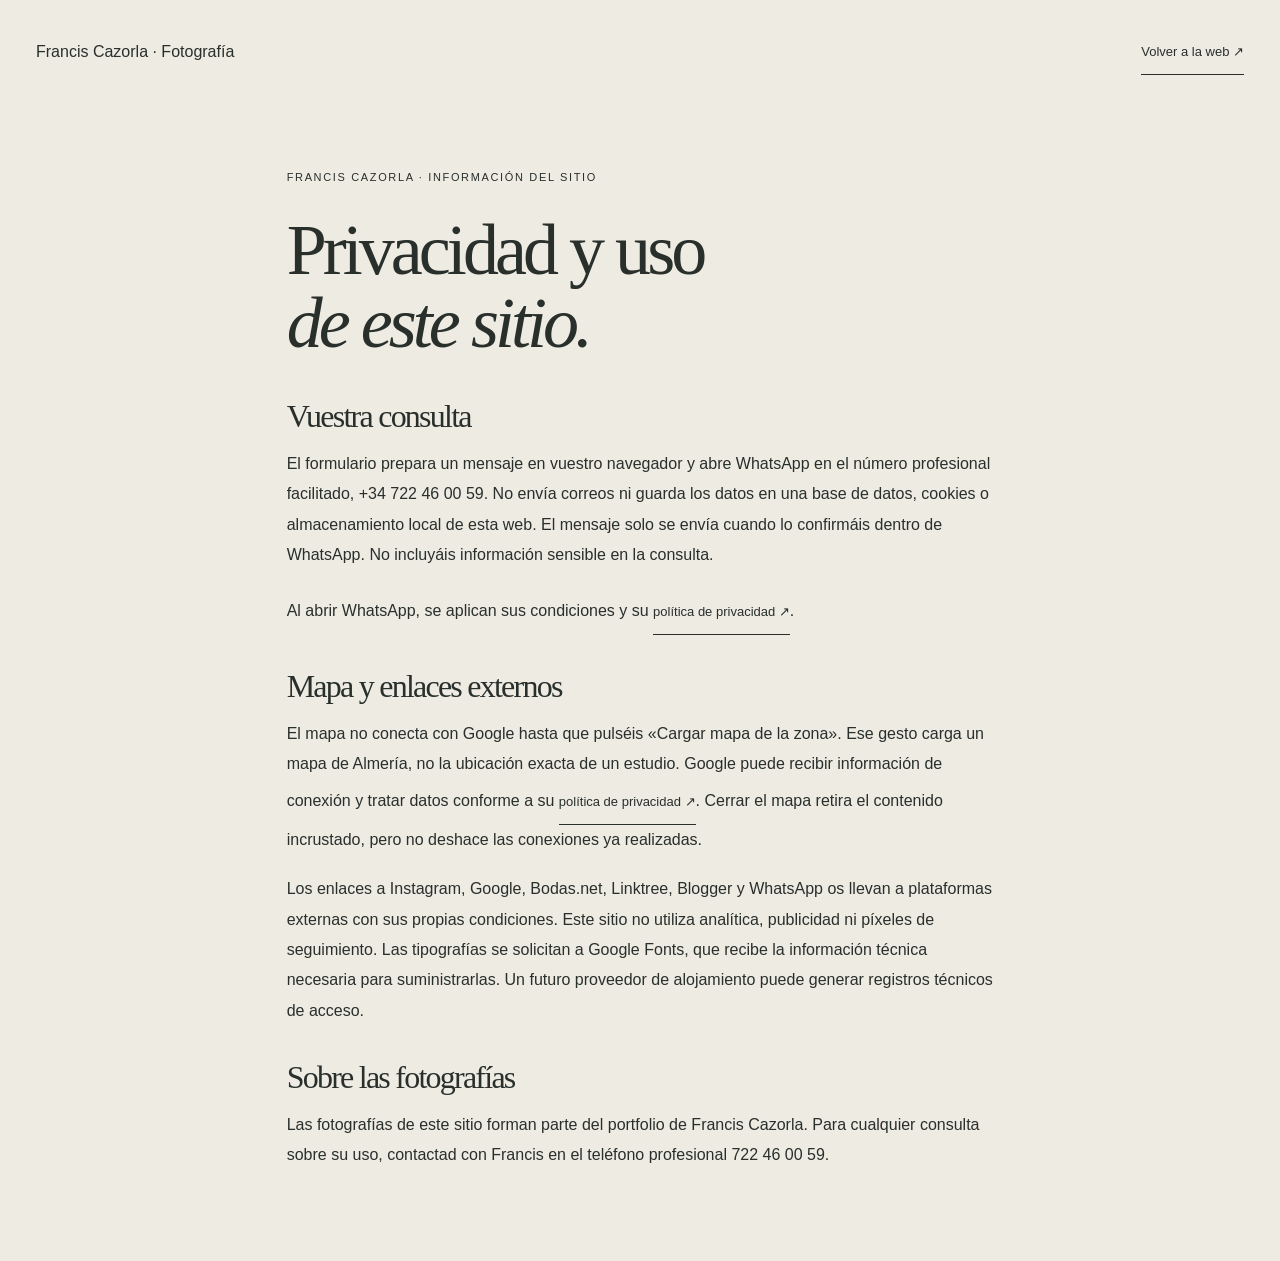
==== privacidad.html @ 9065c6ca "Crear versión 2 independiente de Francis Cazorla" ====
<!doctype html><html lang="es"><head><meta charset="utf-8"><meta name="viewport" content="width=device-width,initial-scale=1"><meta name="robots" content="noindex,nofollow,noarchive"><title>Privacidad · Francis Cazorla</title><link rel="icon" href="assets/favicon.svg" type="image/svg+xml"><link rel="stylesheet" href="css/style.css"></head><body><header class="site-header"><a class="brand" href="index.html">Francis Cazorla · Fotografía</a><a class="text-link" href="index.html">Volver a la web ↗</a></header><main class="section-wrap" style="max-width:850px;padding-top:65px;padding-bottom:90px"><p class="eyebrow">FRANCIS CAZORLA · INFORMACIÓN DEL SITIO</p><h1 style="font-size:clamp(42px,7vw,72px);margin:28px 0 40px">Privacidad y uso<br><em>de este sitio.</em></h1><div style="font-size:16px;line-height:1.9"><h2 style="font-size:32px;margin:35px 0 16px">Vuestra consulta</h2><p>El formulario prepara un mensaje en vuestro navegador y abre WhatsApp en el número profesional facilitado, +34 722 46 00 59. No envía correos ni guarda los datos en una base de datos, cookies o almacenamiento local de esta web. El mensaje solo se envía cuando lo confirmáis dentro de WhatsApp. No incluyáis información sensible en la consulta.</p><p>Al abrir WhatsApp, se aplican sus condiciones y su <a class="text-link" href="https://www.whatsapp.com/legal/privacy-policy" target="_blank" rel="noopener noreferrer">política de privacidad ↗</a>.</p><h2 style="font-size:32px;margin:35px 0 16px">Mapa y enlaces externos</h2><p>El mapa no conecta con Google hasta que pulséis «Cargar mapa de la zona». Ese gesto carga un mapa de Almería, no la ubicación exacta de un estudio. Google puede recibir información de conexión y tratar datos conforme a su <a class="text-link" href="https://policies.google.com/privacy?hl=es" target="_blank" rel="noopener noreferrer">política de privacidad ↗</a>. Cerrar el mapa retira el contenido incrustado, pero no deshace las conexiones ya realizadas.</p><p>Los enlaces a Instagram, Google, Bodas.net, Linktree, Blogger y WhatsApp os llevan a plataformas externas con sus propias condiciones. Este sitio no utiliza analítica, publicidad ni píxeles de seguimiento. Las tipografías se solicitan a Google Fonts, que recibe la información técnica necesaria para suministrarlas. Un futuro proveedor de alojamiento puede generar registros técnicos de acceso.</p><h2 style="font-size:32px;margin:35px 0 16px">Sobre las fotografías</h2><p>Las fotografías de este sitio forman parte del portfolio de Francis Cazorla. Para cualquier consulta sobre su uso, contactad con Francis en el teléfono profesional <a href="tel:+34722460059">722 46 00 59</a>.</p></div></main></body></html>
---- css/style.css ----
/* Francis Cazorla — Diario visual mediterráneo. Diseño original de la versión B. */
:root{--paper:#eeebe3;--paper-light:#f6f4ee;--ink:#292f2b;--muted:#62665e;--olive:#72745a;--line:#c9c9bc;--dark:#252d29;--serif:'Iowan Old Style','Baskerville','Palatino Linotype','Book Antiqua',Georgia,serif;--sans:'Helvetica Neue',Helvetica,Arial,sans-serif;--gutter:22px;--header-h:82px;--ease:cubic-bezier(.22,1,.36,1)}
*,*::before,*::after{box-sizing:border-box}html{scroll-behavior:smooth;scroll-padding-top:100px}body{margin:0;background:var(--paper);color:var(--ink);font-family:var(--sans);font-size:16px;line-height:1.65;-webkit-font-smoothing:antialiased}body.dialog-open{overflow:hidden}::selection{background:#bfc3a4;color:#17211c}a{color:inherit;text-decoration:none}button,input,select,textarea{font:inherit;color:inherit}button{cursor:pointer}button,a{-webkit-tap-highlight-color:transparent}button{border:0;border-radius:0}a:focus-visible,button:focus-visible,input:focus-visible,select:focus-visible,textarea:focus-visible,summary:focus-visible{outline:2px solid #9b5b36;outline-offset:5px}button:disabled{cursor:default}img{display:block;max-width:100%;height:auto}figure,p,h1,h2,h3{margin:0}h1,h2,h3{font-family:var(--serif);font-weight:400}h1,h2{letter-spacing:-.055em;line-height:1.02}em{font-weight:400}p+p{margin-top:1.15em}a,button,summary{touch-action:manipulation}[hidden]{display:none!important}.skip-link{position:fixed;left:20px;top:10px;transform:translateY(-150%);z-index:100;padding:12px 20px;background:var(--paper);color:var(--ink)}.skip-link:focus{transform:translateY(0)}.section-wrap{padding-left:var(--gutter);padding-right:var(--gutter);max-width:1800px;margin-inline:auto}.eyebrow{font-size:10px;font-weight:500;letter-spacing:.15em;line-height:1.5}.section-line{display:flex;align-items:center;justify-content:space-between;gap:20px;padding-top:22px;border-top:1px solid var(--line);margin-bottom:52px}.section-line>.eyebrow:last-child{display:none}.text-link{display:inline-flex;align-items:center;justify-content:space-between;gap:40px;min-height:46px;border-bottom:1px solid var(--ink);font-size:13px;font-weight:500;line-height:1.5;padding-block:10px}.text-link>span{font-size:23px;line-height:1;transition:transform .35s var(--ease)}.text-link:hover>span{transform:translate(3px,-3px)}.text-link.light{border-color:#fff9;color:#fff}.button{display:flex;align-items:center;justify-content:space-between;gap:35px;min-height:58px;background:var(--ink);color:var(--paper-light);padding:16px 23px;font-size:13px;transition:background .25s,transform .25s}.button>span{font-size:24px;line-height:1}.button:hover{background:#475344}.ornament{display:block;font-family:Georgia,serif;font-size:55px;font-weight:400;line-height:1;color:var(--olive)}
/* Navigation */
.site-header{height:var(--header-h);display:flex;align-items:center;justify-content:space-between;gap:15px;padding:12px var(--gutter);position:relative;z-index:25;background:var(--paper)}.brand{display:inline-flex;align-items:center;gap:12px;flex-shrink:0}.brand-seal{display:flex;position:relative;width:44px;height:44px;border:1px solid #8c9285;border-radius:50%;align-items:center;justify-content:center;font:italic 31px/1 var(--serif);letter-spacing:-.09em;padding-right:3px}.brand-seal>span{position:absolute;right:-4px;bottom:-3px;background:var(--paper);font:15px/1 Georgia,serif}.brand-wordmark{font:22px/1.1 var(--serif);letter-spacing:-.05em}.brand-wordmark small{display:block;font:8px/1.5 var(--sans);letter-spacing:.18em;margin-top:7px}.menu-toggle{display:none;align-items:center;gap:12px;min-width:66px;min-height:44px;background:transparent;padding:0;font-size:11px}.menu-toggle i{width:21px;height:9px;border-block:1px solid currentColor;position:relative;transition:transform .3s}.menu-open .menu-toggle i{transform:rotate(-45deg);height:1px;border-bottom:0}.menu-open .menu-toggle i::after{content:'';position:absolute;inset:0;border-top:1px solid;transform:rotate(90deg)}.navigation{display:flex;gap:26px;align-items:center}.navigation a{font-size:12px;min-height:44px;display:flex;align-items:center;gap:22px}.navigation a::after{content:'';display:block;position:absolute;height:1px;bottom:0;left:0;right:0;transform:scaleX(0);transform-origin:left;transition:transform .3s}.nav-contact{border:1px solid #747c6c;padding:8px 20px}.navigation a:hover{color:#626f4f}.nav-contact:hover{background:#dde0d0}
/* Hero — a landscape, a voice, room to breathe. */
.hero{height:calc(100svh - var(--header-h));min-height:640px;max-height:1200px;position:relative;color:white;isolation:isolate;overflow:hidden;margin:0 10px}.hero-photo,.hero-shade{position:absolute;inset:0;z-index:-2}.hero-photo img{height:100%;width:100%;object-fit:cover;object-position:65% center;transform:scale(1.015);animation:hero-camera 2.4s var(--ease) both}.hero-shade{z-index:-1;background:linear-gradient(180deg,#10191440 0%,#10191400 30%,#111d14b3 100%),linear-gradient(90deg,#1117118c 0%,transparent 95%)}.hero-copy{position:absolute;top:9%;left:var(--gutter);right:var(--gutter)}.hero-kicker{display:flex;align-items:center;gap:10px;letter-spacing:.12em;font-size:9px;margin-bottom:24px}.tiny-star{font:24px/1 Georgia,serif}.hero h1{font-size:clamp(45px,9.6vw,90px);letter-spacing:-.055em;line-height:1.08;text-shadow:0 2px 25px #0002}.hero h1 em{color:#f5f0dd}.hero-description{font-size:13px;line-height:1.65;margin-top:24px;text-shadow:0 1px 8px #0005}.hero .text-link{margin-top:12px;min-width:210px;font-size:12px}.hero-bottom{position:absolute;left:var(--gutter);right:var(--gutter);bottom:26px;display:flex;align-items:end;justify-content:space-between;gap:20px;font-size:8px;line-height:1.8;letter-spacing:.12em}.hero-bottom>span:first-child{max-width:120px}.hero-bottom b{display:none}.hero-location,.hero-side{display:none}.scroll-cue{display:flex;align-items:center;gap:15px;font-size:8px;letter-spacing:.12em;min-height:44px}.scroll-cue i{width:42px;height:42px;border:1px solid #fff6;border-radius:50%;display:grid;place-items:center;font:19px var(--sans);transition:background .3s}.scroll-cue:hover i{background:#fff2}.hero-copy>*{animation:hero-enter 1.3s var(--ease) both}.hero-copy>h1{animation-delay:.1s}.hero-copy>.hero-description{animation-delay:.2s}.hero-copy>.text-link{animation-delay:.3s}@keyframes hero-enter{from{opacity:0;transform:translateY(20px)}to{opacity:1;transform:translateY(0)}}@keyframes hero-camera{from{transform:scale(1.08)}to{transform:scale(1.015)}}
/* Introduction */
.intro{padding-top:70px;padding-bottom:70px;position:relative}.intro-layout{display:grid;gap:40px}.intro-heading .ornament{margin-bottom:28px}.intro h2{font-size:clamp(54px,11vw,100px)}.large-copy{font:25px/1.35 var(--serif);letter-spacing:-.025em}.intro-note{display:flex;gap:20px;margin-top:30px}.mini-rule{height:1px;width:34px;flex-shrink:0;background:var(--olive);margin-top:12px}.intro-note h3{font:500 13px/1.5 var(--sans);margin-bottom:14px}.intro-note p{font-size:14px;line-height:1.85;color:var(--muted)}.intro-note .text-link{margin-top:20px}.intro-image{margin-top:55px}.intro-image img{width:100%;aspect-ratio:1.28;object-fit:cover;object-position:50% 40%}.intro-image figcaption{display:flex;justify-content:space-between;gap:15px;font-size:8px;letter-spacing:.1em;line-height:1.6;margin-top:15px}.intro-image figcaption>span:last-child{display:none}.intro-footnote{font:25px/1.35 var(--serif);letter-spacing:-.025em;margin-top:32px;text-align:right}.intro-footnote em{color:var(--olive)}
/* Storytelling: a vertical image wipe on desktop, three paced chapters on mobile. */
.story{background:var(--dark);color:var(--paper-light)}.story-stage{position:relative}.story-heading{padding:45px var(--gutter) 32px}.story-heading h2{font-size:46px;margin-top:20px}.story-frame{position:relative;isolation:isolate;overflow:hidden;min-height:530px;height:80svh;max-height:850px}.story-frame::after{content:'';position:absolute;inset:0;z-index:-1;background:linear-gradient(180deg,#08110d0d 20%,#0b170fc9 100%)}.story-frame img{height:100%;width:100%;position:absolute;inset:0;object-fit:cover;z-index:-2}.story-frame[data-chapter="0"] img{object-position:61% center}.story-frame[data-chapter="1"] img{object-position:48% center}.story-frame[data-chapter="2"] img{object-position:60% center}.story-frame figcaption{position:absolute;bottom:40px;left:var(--gutter);right:var(--gutter)}.story-frame figcaption>span{font-size:10px;letter-spacing:.16em}.story-frame h3{font-size:49px;line-height:1.02;letter-spacing:-.045em;margin:18px 0}.story-frame p{font-size:13px}.story-timeline{display:none}
/* Portfolio: alternating spreads instead of a card wall. */
.portfolio{padding-top:74px;padding-bottom:70px}.portfolio-header{display:grid;gap:25px}.portfolio h2{font-size:56px}.portfolio-aside>p{font-size:14px;line-height:1.8;color:var(--muted)}.portfolio-aside>.eyebrow{display:block;margin-top:24px;font-size:8px}.portfolio-tools{display:flex;gap:15px;justify-content:space-between;align-items:center;flex-wrap:wrap;border-bottom:1px solid var(--line);margin:35px 0 32px;padding-bottom:10px}.filters{display:flex;gap:3px}.filters button{position:relative;min-height:44px;padding:9px 13px;background:transparent;font-size:12px;color:var(--muted);border-radius:25px}.filters button:first-child{margin-left:-13px}.filters button[aria-pressed="true"]{color:var(--ink)}.filters button[aria-pressed="true"]::after{content:'';position:absolute;width:4px;height:4px;background:var(--olive);border-radius:50%;left:calc(50% - 2px);bottom:4px}.filters button:hover{background:#dcded0}.portfolio-status{font-size:10px;color:var(--muted)}.portfolio-grid{display:grid;gap:35px}.portfolio-item>a,.session-images a{display:block;position:relative;overflow:hidden;isolation:isolate}.portfolio-item img{width:100%;height:100%;object-fit:cover;transition:transform 1.2s var(--ease)}.portfolio-item>a{aspect-ratio:1.45}.portfolio-item.item-2,.portfolio-item.item-5{width:76%;justify-self:end}.portfolio-item.item-2>a,.portfolio-item.item-5>a{aspect-ratio:2/3}.portfolio-item.item-4{width:90%}.portfolio-item.item-7{width:87%;justify-self:end}.portfolio-item.item-8{width:82%}.portfolio-item figcaption{display:flex;justify-content:space-between;gap:10px;margin-top:12px;font-size:9px;letter-spacing:.09em;line-height:1.5}.image-open{position:absolute;right:13px;bottom:13px;display:grid;place-items:center;width:37px;height:37px;border-radius:50%;background:var(--paper);color:var(--ink);font-size:22px;z-index:2;transition:transform .4s var(--ease),background .3s}.photo-title{position:absolute;inset:auto 0 0;padding:60px 60px 24px 22px;background:linear-gradient(transparent,#0b180ca6);color:var(--paper-light);font:italic 26px/1.1 var(--serif);opacity:0;transform:translateY(8px);transition:opacity .4s,transform .4s}.portfolio-item a:hover img{transform:scale(1.035)}.portfolio-item a:hover .photo-title,.portfolio-item a:focus-visible .photo-title{opacity:1;transform:translateY(0)}.portfolio-item a:hover .image-open{transform:rotate(45deg)}.portfolio-end{display:flex;flex-direction:column;align-items:flex-start;gap:20px;margin-top:50px;padding-top:25px;border-top:1px solid var(--line)}.portfolio-end .eyebrow{font-size:8px}
/* Before & after */
.sessions{background:#e2e3d8;padding-top:62px;padding-bottom:70px}.session-top{display:grid;gap:35px}.session-top .eyebrow{margin-bottom:28px}.sessions h2{font-size:62px}.session-copy{max-width:430px}.session-copy>.large-copy{margin-bottom:24px}.session-copy>p:not(.large-copy){font-size:14px;color:#555d52;line-height:1.85}.session-copy>.text-link{margin-top:20px}.session-images{display:grid;gap:30px;margin-top:50px}.session-images img{width:100%;height:100%;object-fit:cover;transition:transform 1s var(--ease)}.session-images a:hover img{transform:scale(1.035)}.session-landscape a{aspect-ratio:1.3}.session-portrait{width:65%;justify-self:end}.session-portrait a{aspect-ratio:2/3}.session-images figcaption{font-size:8px;letter-spacing:.12em;margin-top:12px}
/* Experience */
.experience{padding-top:70px;padding-bottom:70px}.experience-layout{display:grid;gap:42px}.experience-heading h2{font-size:63px}.experience-heading>p{font-size:14px;color:var(--muted);max-width:340px;line-height:1.85;margin-top:27px}.experience-heading>.text-link{margin-top:20px}.experience-steps article{display:flex;gap:24px;border-top:1px solid var(--line);padding:29px 0}.experience-steps article:last-child{padding-bottom:0}.step-number{color:var(--olive);font:italic 22px/1.5 var(--serif)}.experience-steps h3{font-size:26px;letter-spacing:-.025em;line-height:1.2;margin-bottom:15px}.experience-steps p{font-size:14px;line-height:1.85;color:var(--muted)}.service-details{margin-top:55px;border-bottom:1px solid var(--line)}.service-details details{border-top:1px solid var(--line)}.service-details summary{list-style:none;display:flex;align-items:center;justify-content:space-between;gap:25px;cursor:pointer;padding:23px 0;min-height:68px;font:21px/1.3 var(--serif);letter-spacing:-.015em}.service-details summary::-webkit-details-marker{display:none}.service-details summary>span{font:22px var(--sans);transition:transform .3s}.service-details details[open] summary>span{transform:rotate(45deg)}.service-details details>div{padding:0 35px 28px 0;max-width:700px;font-size:14px;color:var(--muted)}
/* Interlude, one image with a simulated slow camera */
.album{position:relative;isolation:isolate;overflow:hidden;min-height:620px;height:90svh;max-height:1000px;color:var(--paper-light)}.album-photo{position:absolute;inset:-5% 0;z-index:-2}.album-photo img{width:100%;height:100%;object-fit:cover;object-position:80% center}.album::after{content:'';position:absolute;inset:0;z-index:-1;background:linear-gradient(90deg,#14221bbe,#14221b08),linear-gradient(0deg,#0b180e70,transparent 60%)}.album-copy{position:absolute;left:var(--gutter);right:var(--gutter);top:16%}.album-copy>.eyebrow{font-size:9px;max-width:200px}.album h2{font-size:60px;margin:30px 0}.album .text-link{font-size:12px}.album-signature{font:italic 28px var(--serif);position:absolute;bottom:40px;right:var(--gutter);letter-spacing:-.04em}
/* Reviews, no invented stars or unverified quotations. */
.reviews{text-align:center;padding-top:70px;padding-bottom:75px}.reviews .ornament{margin-bottom:28px}.reviews h2{font-size:38px;letter-spacing:-.04em;line-height:1.16;margin:30px 0}.reviews-intro{font-size:14px;color:var(--muted);line-height:1.8}.review-links{display:grid;margin-top:45px;border-top:1px solid var(--line)}.review-links>a{text-align:left;display:grid;grid-template-columns:1fr 30px;padding:25px 5px;align-items:center;border-bottom:1px solid var(--line);gap:5px 20px;transition:background .3s}.review-source{font:28px/1.3 var(--serif);letter-spacing:-.04em}.review-links>a>span:nth-child(2){font-size:12px;color:var(--muted);grid-row:2}.review-links b{font-size:23px;grid-column:2;grid-row:1/3;font-weight:400}.review-links>a:hover{background:#e4e4d9}
/* Map is illustrated until explicitly loaded. */
.location{border-top:1px solid var(--line);display:grid;gap:38px;padding-top:60px;padding-bottom:70px}.location h2{font-size:49px;margin:26px 0}.location-copy>p:not(.eyebrow){font-size:14px;line-height:1.85;color:var(--muted);max-width:400px}.location .text-link{margin-top:20px}.location .directions{margin-left:15px;gap:20px}.location-copy>small{display:block;max-width:350px;font-size:11px;color:var(--muted);margin-top:15px}.map-card{position:relative;min-height:430px;isolation:isolate;overflow:hidden;background:#d9dfd0;display:flex;align-items:end}.map-art{position:absolute;inset:0;overflow:hidden;z-index:-1}.map-coast{position:absolute;inset:34% -25% -30% 20%;background:#b7c6bd;transform:rotate(-35deg);border-radius:44% 44% 0 0}.map-road{position:absolute;height:5px;left:-10%;right:-10%;top:15%;background:#f0f0e7;border:1px solid #d0d4c8;transform:rotate(-25deg)}.road-two{transform:rotate(36deg);top:25%}.road-three{transform:rotate(-12deg);top:5%;height:2px}.map-city{position:absolute;top:24%;left:39%;font-size:9px;letter-spacing:.18em}.map-sea{position:absolute;top:43%;right:7%;font:italic 9px var(--serif);color:#4d625a;transform:rotate(-35deg)}.map-dot{position:absolute;left:47%;top:20%;width:6px;height:6px;border-radius:50%;background:#445745;box-shadow:0 0 0 8px #56664d20}.map-intro{width:100%;padding:26px;background:linear-gradient(0deg,#e8ebdff5 75%,#e8ebdf00)}.map-intro h3{font-size:42px;letter-spacing:-.035em;margin:6px 0 20px}.map-intro .eyebrow{font-size:8px}.map-intro .button{width:100%;font-size:12px}.map-intro p{font-size:10px;color:#4c584c;margin-top:16px;line-height:1.7}.map-card iframe{position:absolute;inset:0;width:100%;height:100%;border:0;background:var(--paper)}.map-close{position:absolute;right:10px;top:10px;z-index:1;padding:12px 16px;background:var(--paper);color:var(--ink);min-height:44px;font-size:11px;box-shadow:0 2px 10px #0002}
/* Contact */
.contact{background:#dfe1d3;padding-top:45px;padding-bottom:65px}.contact .section-line{border-color:#b7beac}.contact .section-line>.eyebrow:last-child{display:block;font-size:10px;letter-spacing:.07em;min-height:44px;padding-block:14px}.contact-layout{display:grid;gap:45px}.contact h2{font-size:57px}.contact-copy>p{font-size:14px;line-height:1.9;color:#535d50;margin-top:27px}.contact-copy .text-link{font-size:11px;margin-top:20px;gap:15px}.contact-flower{display:none}.form-grid{display:grid;gap:24px}.field{display:flex;flex-direction:column;gap:10px;min-width:0}.field label{font-size:11px;font-weight:500}.field label>.optional{font-weight:400;color:#5c6656}.field input,.field select,.field textarea{background:transparent;border:0;border-bottom:1px solid #939d87;border-radius:0;min-height:44px;padding:10px 0;font-size:14px;width:100%;max-width:100%;outline-offset:3px;transition:border-color .25s}.field input::placeholder,.field textarea::placeholder{color:#636d5d;opacity:1}.field input[type="date"]{min-width:0;-webkit-appearance:none}.field textarea{resize:vertical;min-height:100px}.field input:focus,.field select:focus,.field textarea:focus{border-color:#243020}.field input[aria-invalid="true"]{border-color:#a13324}.field-error{font-size:11px;color:#942b20}.field-error:empty{display:none}.contact-submit{width:100%;margin-top:28px}.form-note{font-size:11px;line-height:1.8;color:#535f4d;margin-top:18px;max-width:500px}#form-status{font-size:12px;line-height:1.6;margin-top:15px}#form-status:empty{display:none}
/* Footer */
.footer{background:var(--dark);color:var(--paper);padding-top:45px;padding-bottom:100px}.footer-top{display:flex;flex-direction:column;gap:30px}.footer-brand{font:37px/1.2 var(--serif);letter-spacing:-.045em}.footer-brand>span{display:block;font:8px/1.8 var(--sans);letter-spacing:.16em;margin-top:11px}.footer-top nav{display:grid;grid-template-columns:1fr 1fr;gap:0 20px;font-size:11px}.footer nav a{display:flex;align-items:center;min-height:44px}.footer a:hover{color:#c7cdb7}.footer-bottom{display:flex;flex-direction:column;align-items:flex-start;gap:16px;border-top:1px solid #71796c;margin-top:35px;padding-top:25px;font-size:9px;line-height:1.9;color:#c7cdbd}.footer-bottom>p+p{margin:0}.footer-bottom a{min-height:44px;display:flex;align-items:center}.mobile-contact{display:flex;align-items:center;justify-content:space-between;gap:25px;background:var(--ink);color:var(--paper-light);position:fixed;z-index:20;bottom:12px;left:14px;right:14px;box-shadow:0 3px 18px #1113;padding:14px 20px;min-height:52px;font-size:12px;transition:opacity .2s,transform .3s}.mobile-contact b{font-size:22px;font-weight:400;line-height:1}.contact-visible .mobile-contact,.dialog-open .mobile-contact,.menu-open .mobile-contact{opacity:0;pointer-events:none;transform:translateY(20px)}
/* Native dialog: keyboard, Escape, touch swipes and original-size photography. */
.lightbox{border:0;padding:18px;background:#17211d;color:var(--paper-light);width:calc(100% - 20px);max-width:1500px;height:90svh;max-height:1100px;overflow:hidden}.lightbox::backdrop{background:#101712ed;backdrop-filter:blur(5px)}.lightbox[open]{display:flex;flex-direction:column}.lightbox-toolbar,.lightbox-bottom{display:flex;align-items:center;justify-content:space-between;gap:15px;font-size:9px;letter-spacing:.09em}.lightbox-toolbar{min-height:45px}.lightbox-toolbar button{display:flex;align-items:center;gap:15px;background:transparent;color:inherit;padding:10px;min-height:44px;font-size:12px}.lightbox-toolbar button span{font-size:28px;line-height:1}.lightbox-stage{min-height:0;flex:1;position:relative;display:flex;align-items:center;justify-content:center;padding:0 0 50px}.lightbox-stage>img{width:100%;height:100%;object-fit:contain}.lightbox-stage>button{position:absolute;bottom:0;width:44px;height:44px;display:grid;place-items:center;color:var(--paper-light);background:#ffffff12;border:1px solid #ffffff30;font-size:22px;z-index:2}.lightbox-stage>button:hover{background:#ffffff30}#lightbox-prev{left:0}#lightbox-next{right:0}.lightbox-bottom{min-height:45px;letter-spacing:0;font-size:11px}.lightbox-bottom>p{font-family:var(--serif);font-style:italic;font-size:16px}.lightbox-bottom>span{white-space:nowrap}
/* Reveal only when observers are available; reading order never changes. */
.reveals-on [data-reveal]{transition:opacity 1s var(--ease),transform 1.2s var(--ease)}.reveals-on [data-reveal].awaiting{opacity:0;transform:translateY(28px)}.reveals-on [data-reveal].revealed{opacity:1;transform:translateY(0)}
@media(max-width:899px){.site-header{height:auto;min-height:var(--header-h);flex-wrap:wrap}.navigation{width:100%;flex-wrap:wrap;gap:0 16px}.navigation a{font-size:11px}.js .site-header{height:var(--header-h);flex-wrap:nowrap}.js .menu-toggle{display:flex}.js .navigation{display:none;position:absolute;left:0;right:0;top:100%;padding:20px var(--gutter) 28px;background:var(--paper);box-shadow:0 20px 20px #14211818}.js .menu-open .navigation{display:flex;flex-direction:column;align-items:stretch;gap:0}.js .navigation a{min-height:53px;font:25px/1.3 var(--serif);letter-spacing:-.025em;border-bottom:1px solid var(--line);justify-content:space-between}.js .navigation .nav-contact{border:1px solid #747c6c;font:14px var(--sans);padding:12px 18px;margin-top:15px}}
@media(min-width:600px){:root{--gutter:36px;--header-h:96px}.eyebrow{font-size:11px}.hero{min-height:700px}.hero-copy{top:13%}.hero h1{font-size:clamp(68px,9.6vw,130px)}.hero-description{font-size:15px}.hero-kicker{font-size:10px}.hero-bottom>span:first-child{max-width:none}.hero-bottom b{display:inline;margin-inline:10px}.hero-location{display:block}.hero-bottom{font-size:8px}.hero-bottom .scroll-cue>span{display:none}.section-line>.eyebrow:last-child{display:block}.intro-image{width:80%}.intro-footnote{font-size:32px}.portfolio-grid{grid-template-columns:repeat(12,minmax(0,1fr));gap:55px 25px;align-items:start}.portfolio-item.item-1{grid-column:1/9}.portfolio-item.item-2{grid-column:10/13;margin-top:95px}.portfolio-item.item-3{grid-column:5/13}.portfolio-item.item-4{grid-column:1/8}.portfolio-item.item-5{grid-column:9/13;margin-top:90px}.portfolio-item.item-6{grid-column:3/12}.portfolio-item.item-7{grid-column:1/7}.portfolio-item.item-8{grid-column:8/13;margin-top:110px}.portfolio-item.item-2,.portfolio-item.item-4,.portfolio-item.item-5,.portfolio-item.item-7,.portfolio-item.item-8{width:100%}.portfolio-item.item-1>a,.portfolio-item.item-3>a,.portfolio-item.item-4>a,.portfolio-item.item-6>a{aspect-ratio:1.5}.portfolio-item.item-7>a{aspect-ratio:1.25}.portfolio-item.item-8>a{aspect-ratio:1.2}.portfolio-end{flex-direction:row;justify-content:space-between;align-items:center}.session-images{grid-template-columns:8fr 3fr;gap:26px;align-items:start}.session-landscape a{aspect-ratio:1.4}.session-portrait{margin-top:130px;width:100%}.session-portrait a{aspect-ratio:2/3}.review-links{grid-template-columns:1fr 1fr;gap:40px}.review-links>a{padding-block:30px}.review-links>a:nth-child(2){border-left:1px solid var(--line);padding-left:30px}.form-grid{grid-template-columns:1fr 1fr;gap:26px 30px}.field.full{grid-column:1/-1}.footer-top nav{grid-template-columns:1fr 1fr;gap:0 45px}.lightbox{padding:25px}.lightbox-stage{padding:0 50px}.lightbox-stage>button{bottom:calc(50% - 22px)}}
@media(min-width:900px){:root{--gutter:clamp(45px,5.6vw,110px);--header-h:104px}.site-header{padding-inline:36px}.brand-wordmark{font-size:28px}.brand-wordmark small{font-size:8px}.brand-seal{width:49px;height:49px;font-size:35px}.navigation{gap:30px}.navigation a{font-size:11px}.nav-contact{min-width:128px;justify-content:space-between}.hero{margin:0 16px;min-height:630px;height:calc(100svh - var(--header-h) - 16px);max-height:1100px}.hero-photo img{object-position:center 53%}.hero-shade{background:linear-gradient(90deg,#101a1482 0%,#101a141a 65%),linear-gradient(0deg,#0a160bb3 0%,#111b1000 45%)}.hero-copy{top:18%;left:calc(var(--gutter) - 16px);right:auto}.hero h1{font-size:clamp(77px,7.4vw,146px)}.hero-kicker{font-size:10px;letter-spacing:.18em;margin-bottom:32px}.hero-description{margin-top:30px;font-size:14px}.hero .text-link{margin-top:20px;min-width:225px}.hero-bottom{left:calc(var(--gutter) - 16px);right:calc(var(--gutter) - 16px);bottom:31px;font-size:9px;align-items:center}.hero-bottom .scroll-cue>span{display:block}.scroll-cue{font-size:8px;gap:20px}.hero-location{font-size:8px}.hero-side{display:block;position:absolute;right:20px;top:42%;writing-mode:vertical-rl;font-size:8px;letter-spacing:.18em}.intro{padding-top:100px;padding-bottom:105px}.section-line{margin-bottom:65px}.section-line .eyebrow{font-size:9px}.intro-layout{grid-template-columns:1fr 1fr;gap:10%}.intro h2{font-size:clamp(67px,7.4vw,116px)}.intro-heading{position:relative;padding-top:25px}.intro-heading .ornament{position:absolute;top:0;right:25px;font-size:45px}.intro-right{padding-top:45px;max-width:450px}.large-copy{font-size:32px}.intro-note{margin-top:40px;gap:24px}.intro-note p{font-size:13px}.intro-note h3{font-size:12px}.intro-image{width:57%;margin-top:70px}.intro-image img{aspect-ratio:1.5}.intro-image figcaption{font-size:8px}.intro-image figcaption>span:last-child{display:block}.intro-footnote{position:absolute;right:var(--gutter);bottom:190px;font-size:clamp(24px,2.5vw,40px);width:33%;text-align:left;max-width:510px}.intro-footnote::before{content:'↘';display:block;font:28px/1 var(--sans);margin-bottom:45px;color:var(--olive)}
 .motion .story{height:310svh}.motion .story-stage{position:sticky;top:0;height:100svh;overflow:hidden;isolation:isolate}.motion .story-heading{position:absolute;left:var(--gutter);top:50px;z-index:5;padding:0;pointer-events:none}.motion .story-heading>.eyebrow{font-size:9px}.motion .story-heading h2{font-size:43px;line-height:1.05;margin-top:18px;text-shadow:0 2px 18px #0008}.motion .story-frame{position:absolute;inset:0;height:100%;min-height:0;max-height:none}.motion .story-frame[data-chapter="0"]{z-index:1}.motion .story-frame[data-chapter="1"]{z-index:2;clip-path:inset(var(--wipe-two,100%) 0 0 0)}.motion .story-frame[data-chapter="2"]{z-index:3;clip-path:inset(var(--wipe-three,100%) 0 0 0)}.motion .story-frame::after{background:linear-gradient(180deg,#0a150e91 0%,#10181000 35%,#07160db3 100%)}.motion .story-frame img{object-position:50% center}.motion .story-frame[data-chapter="0"] img{object-position:60% center}.motion .story-frame figcaption{left:auto;right:var(--gutter);bottom:120px;min-width:350px;max-width:45%}.motion .story-frame h3{font-size:clamp(58px,6.3vw,100px)}.motion .story-frame p{font-size:14px}.motion .story-frame figcaption>span{font-size:9px}.motion .story-timeline{display:flex;position:absolute;left:var(--gutter);right:var(--gutter);bottom:35px;gap:30px;align-items:center;z-index:5;font-size:9px;letter-spacing:.15em}.story-timeline>div{height:1px;background:#fff5;flex:1}.story-timeline i{display:block;transform-origin:left;height:2px;background:var(--paper);transform:scaleX(var(--story-progress,0));will-change:transform}.story-count{font-variant-numeric:tabular-nums}
 .portfolio{padding-top:100px;padding-bottom:105px}.portfolio-header{grid-template-columns:1fr 1fr;align-items:end;gap:10%}.portfolio h2{font-size:clamp(64px,7.7vw,118px)}.portfolio-aside{justify-self:end;padding:0 35px 12px 0}.portfolio-aside>p{font-size:14px}.portfolio-aside>.eyebrow{font-size:8px}.portfolio-tools{margin-top:50px;margin-bottom:50px}.filters{gap:16px}.portfolio-grid{gap:70px 3.2vw}.portfolio-item.item-2{grid-column:10/13;margin-top:160px}.portfolio-item.item-3{grid-column:4/12;margin-top:-30px}.portfolio-item.item-4{grid-column:1/8;margin-top:5px}.portfolio-item.item-5{grid-column:9/13;margin-top:115px}.portfolio-item.item-6{grid-column:3/11;margin-top:-25px}.portfolio-item.item-7{grid-column:1/7}.portfolio-item.item-8{grid-column:8/13;margin-top:110px}.portfolio-item figcaption{font-size:8px;margin-top:16px}.image-open{right:18px;bottom:18px;width:43px;height:43px}.portfolio-end{margin-top:75px}.portfolio-grid.is-filtered .portfolio-item{grid-column:span 6;margin-top:0}.portfolio-grid.is-filtered .portfolio-item>a{aspect-ratio:1.4}.portfolio-grid.is-filtered .portfolio-item[data-category="retrato"]>a{aspect-ratio:1.3}.sessions{padding-top:100px;padding-bottom:100px}.session-top{grid-template-columns:1fr 1fr;gap:12%;align-items:end}.sessions h2{font-size:clamp(70px,7.4vw,112px)}.session-copy{padding-bottom:10px;justify-self:end}.session-copy>p:not(.large-copy){font-size:13px}.session-images{margin-top:65px;gap:5.5vw;grid-template-columns:8fr 3fr}.session-landscape a{aspect-ratio:1.5}.session-portrait{margin-top:145px}.experience{padding-top:100px;padding-bottom:100px}.experience-layout{grid-template-columns:1fr 1fr;gap:12%}.experience-heading h2{font-size:clamp(65px,7.2vw,110px)}.experience-heading>p{font-size:13px;max-width:300px}.experience-steps{padding-top:12px}.experience-steps article{padding-block:34px;gap:38px}.experience-steps h3{font-size:32px}.experience-steps p{font-size:13px;line-height:1.9}.service-details{margin-top:75px;margin-left:50%}.service-details summary{font-size:24px}.service-details details>div{font-size:13px}.album{height:100svh;min-height:700px}.album-photo img{object-position:center 55%}.album::after{background:linear-gradient(90deg,#132319b3,#0b170c0a 75%),linear-gradient(0deg,#10221880,transparent 70%)}.album-copy{top:19%}.album h2{font-size:clamp(80px,9vw,150px);margin:38px 0}.album-copy>.eyebrow{max-width:none;font-size:10px}.album-signature{font-size:40px;bottom:45px}.reviews{padding-top:100px;padding-bottom:100px}.reviews h2{font-size:clamp(42px,4.7vw,74px);line-height:1.15}.reviews .ornament{font-size:65px;margin-bottom:32px}.reviews-intro{font-size:13px}.review-links{max-width:900px;margin:55px auto 0;gap:50px}.review-links>a{padding:30px 20px 30px 5px}.review-links>a:nth-child(2){padding-left:45px}.review-source{font-size:35px}.review-links>a>span:nth-child(2){font-size:11px}.location{grid-template-columns:1fr 1fr;gap:10%;padding-top:85px;padding-bottom:90px}.location h2{font-size:clamp(52px,5.5vw,86px);margin-top:30px}.location-copy>p:not(.eyebrow){font-size:13px}.location-copy>.eyebrow{font-size:9px}.location .text-link{font-size:11px;gap:20px}.location-copy>small{font-size:10px}.map-card{min-height:510px}.map-intro{padding:35px}.map-intro h3{font-size:50px}.map-intro .button{max-width:350px}.contact{padding-top:50px;padding-bottom:90px}.contact-layout{grid-template-columns:1fr 1fr;gap:10%}.contact h2{font-size:clamp(61px,6.8vw,108px)}.contact-copy>p{font-size:13px}.contact-flower{display:block;font:90px/1 Georgia,serif;color:#788568;margin-top:55px}.contact-copy .text-link{font-size:11px;gap:30px}.contact form{padding-top:15px}.form-grid{gap:30px}.field label{font-size:10px}.field input,.field textarea,.field select{font-size:13px}.contact-submit{margin-top:36px}.form-note{font-size:10px;max-width:420px}.footer{padding-top:65px;padding-bottom:25px}.footer-top{flex-direction:row;align-items:start;justify-content:space-between}.footer-brand{font-size:52px}.footer-top nav{grid-template-columns:1fr 1fr;gap:4px 55px;font-size:11px}.footer-bottom{display:grid;grid-template-columns:1.3fr 1fr 1fr auto;align-items:center;font-size:9px;gap:20px;margin-top:50px}.footer-bottom>a:last-child{letter-spacing:.1em}.mobile-contact{display:none}.lightbox-toolbar{font-size:10px}.lightbox-bottom>p{font-size:20px}}
@media(min-width:1600px){.hero-copy{top:20%}.navigation a{font-size:12px}.hero-description{font-size:16px}.intro-note p,.session-copy>p:not(.large-copy),.experience-steps p,.location-copy>p:not(.eyebrow),.contact-copy>p{font-size:15px}.portfolio-aside>p{font-size:16px}.experience-steps article{padding-block:43px}}
@media(max-width:359px){:root{--gutter:18px}.brand-wordmark{font-size:20px}.brand-seal{width:38px;height:38px}.hero h1{font-size:41px}.hero-kicker{font-size:8px}.hero-bottom>span:first-child{display:none}.hero-bottom{justify-content:flex-end}.contact h2{font-size:51px}.filters button{padding-inline:10px}.location .directions{margin-left:0;margin-right:20px}.portfolio-status{font-size:9px}}
@media(prefers-reduced-motion:reduce){html{scroll-behavior:auto}*,*::before,*::after{animation:none!important;transition:none!important;scroll-behavior:auto!important}.reveals-on [data-reveal].awaiting{opacity:1;transform:none}.hero-photo img{transform:none}.album-photo{inset:0}.portfolio-item img,.session-images img{transform:none!important}}
@media print{.site-header,.mobile-contact,.hero-bottom,.filters,.map-card,.lightbox,form{display:none!important}body{background:white;color:black}.hero,.album{height:400px;min-height:0}.story{height:auto!important}.story-stage{position:static!important;height:auto!important}.story-frame{position:relative!important;height:400px!important;clip-path:none!important}.story-heading,.story-timeline{display:none!important}.reveals-on [data-reveal].awaiting{opacity:1;transform:none}.portfolio-grid{display:block}.portfolio-item{width:45%!important;display:inline-block;margin:15px!important;vertical-align:top}.intro-footnote{position:static}.footer{padding-bottom:30px}}
/* Mobile art direction: keep the couple clear between title and contact link. */
@media(max-width:599px){.hero-copy{top:7%;bottom:116px}.hero-description{position:absolute;left:0;bottom:66px;margin:0}.hero-copy>.text-link{position:absolute;left:0;bottom:0;margin:0}.intro-note p,.session-copy>p:not(.large-copy),.experience-heading>p,.experience-steps p,.location-copy>p:not(.eyebrow),.contact-copy>p{font-size:16px}.intro-note h3{font-size:14px}.field label{font-size:12px}.field input,.field select,.field textarea{font-size:16px}.form-note{font-size:12px}.portfolio-aside>p{font-size:16px}.reviews-intro{font-size:16px}.hero h1{font-size:clamp(40px,9.5vw,57px)}}
.navigation a{position:relative}
.affiliation{display:flex;align-items:center;min-height:44px;width:fit-content;font-size:10px;color:var(--muted);margin-top:14px;border-bottom:1px solid transparent}.affiliation:hover{border-bottom-color:var(--line)}
.visually-hidden{position:absolute!important;width:1px!important;height:1px!important;padding:0!important;margin:-1px!important;overflow:hidden!important;clip:rect(0,0,0,0)!important;white-space:nowrap!important;border:0!important}
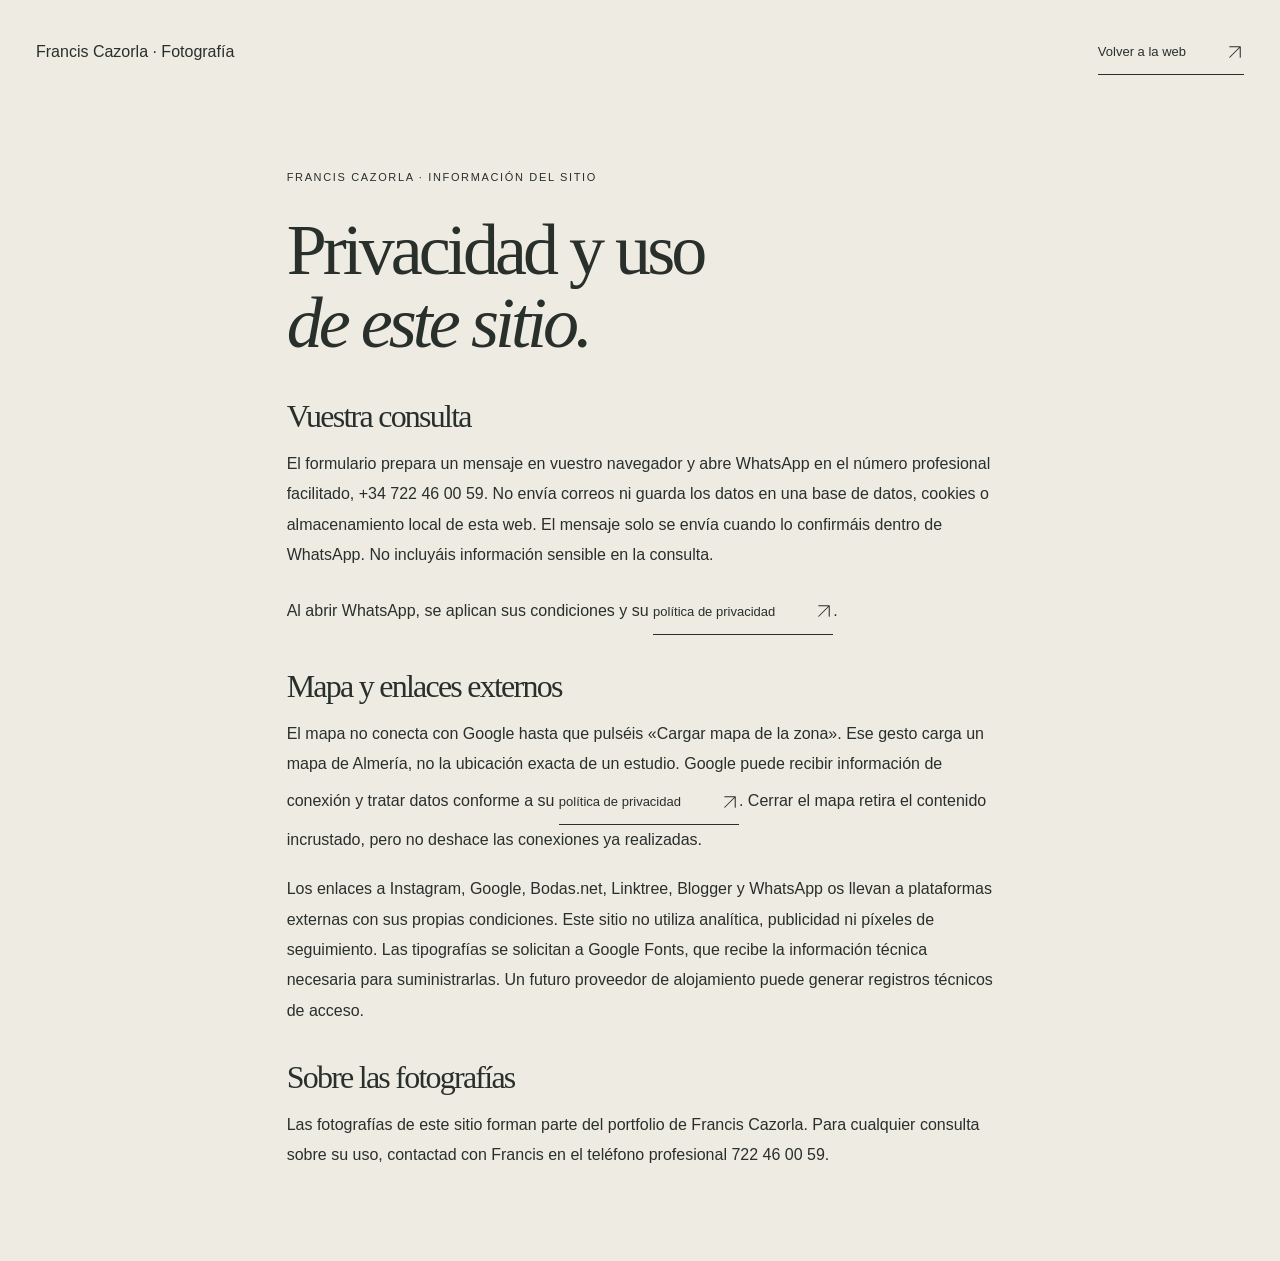
==== commit 0a1996bf: "Refinar iconos SVG y CTA móvil de la versión aprobada" ====
--- a/privacidad.html
+++ b/privacidad.html
@@ -1 +1 @@
-<!doctype html><html lang="es"><head><meta charset="utf-8"><meta name="viewport" content="width=device-width,initial-scale=1"><meta name="robots" content="noindex,nofollow,noarchive"><title>Privacidad · Francis Cazorla</title><link rel="icon" href="assets/favicon.svg" type="image/svg+xml"><link rel="stylesheet" href="css/style.css"></head><body><header class="site-header"><a class="brand" href="index.html">Francis Cazorla · Fotografía</a><a class="text-link" href="index.html">Volver a la web ↗</a></header><main class="section-wrap" style="max-width:850px;padding-top:65px;padding-bottom:90px"><p class="eyebrow">FRANCIS CAZORLA · INFORMACIÓN DEL SITIO</p><h1 style="font-size:clamp(42px,7vw,72px);margin:28px 0 40px">Privacidad y uso<br><em>de este sitio.</em></h1><div style="font-size:16px;line-height:1.9"><h2 style="font-size:32px;margin:35px 0 16px">Vuestra consulta</h2><p>El formulario prepara un mensaje en vuestro navegador y abre WhatsApp en el número profesional facilitado, +34 722 46 00 59. No envía correos ni guarda los datos en una base de datos, cookies o almacenamiento local de esta web. El mensaje solo se envía cuando lo confirmáis dentro de WhatsApp. No incluyáis información sensible en la consulta.</p><p>Al abrir WhatsApp, se aplican sus condiciones y su <a class="text-link" href="https://www.whatsapp.com/legal/privacy-policy" target="_blank" rel="noopener noreferrer">política de privacidad ↗</a>.</p><h2 style="font-size:32px;margin:35px 0 16px">Mapa y enlaces externos</h2><p>El mapa no conecta con Google hasta que pulséis «Cargar mapa de la zona». Ese gesto carga un mapa de Almería, no la ubicación exacta de un estudio. Google puede recibir información de conexión y tratar datos conforme a su <a class="text-link" href="https://policies.google.com/privacy?hl=es" target="_blank" rel="noopener noreferrer">política de privacidad ↗</a>. Cerrar el mapa retira el contenido incrustado, pero no deshace las conexiones ya realizadas.</p><p>Los enlaces a Instagram, Google, Bodas.net, Linktree, Blogger y WhatsApp os llevan a plataformas externas con sus propias condiciones. Este sitio no utiliza analítica, publicidad ni píxeles de seguimiento. Las tipografías se solicitan a Google Fonts, que recibe la información técnica necesaria para suministrarlas. Un futuro proveedor de alojamiento puede generar registros técnicos de acceso.</p><h2 style="font-size:32px;margin:35px 0 16px">Sobre las fotografías</h2><p>Las fotografías de este sitio forman parte del portfolio de Francis Cazorla. Para cualquier consulta sobre su uso, contactad con Francis en el teléfono profesional <a href="tel:+34722460059">722 46 00 59</a>.</p></div></main></body></html>+<!doctype html><html lang="es"><head><meta charset="utf-8"><meta name="viewport" content="width=device-width,initial-scale=1"><meta name="robots" content="noindex,nofollow,noarchive"><title>Privacidad · Francis Cazorla</title><link rel="icon" href="assets/favicon.svg" type="image/svg+xml"><link rel="stylesheet" href="css/style.css"><link rel="stylesheet" href="css/ui-refinements.css"></head><body><header class="site-header"><a class="brand" href="index.html">Francis Cazorla · Fotografía</a><a class="text-link" href="index.html">Volver a la web <svg class="ui-icon" xmlns="http://www.w3.org/2000/svg" viewBox="0 0 24 24" fill="none" stroke="currentColor" stroke-width="1.4" stroke-linecap="round" stroke-linejoin="round" aria-hidden="true" focusable="false"><path d="M5 19 19 5M5 5h14v14"/></svg></a></header><main class="section-wrap" style="max-width:850px;padding-top:65px;padding-bottom:90px"><p class="eyebrow">FRANCIS CAZORLA · INFORMACIÓN DEL SITIO</p><h1 style="font-size:clamp(42px,7vw,72px);margin:28px 0 40px">Privacidad y uso<br><em>de este sitio.</em></h1><div style="font-size:16px;line-height:1.9"><h2 style="font-size:32px;margin:35px 0 16px">Vuestra consulta</h2><p>El formulario prepara un mensaje en vuestro navegador y abre WhatsApp en el número profesional facilitado, +34 722 46 00 59. No envía correos ni guarda los datos en una base de datos, cookies o almacenamiento local de esta web. El mensaje solo se envía cuando lo confirmáis dentro de WhatsApp. No incluyáis información sensible en la consulta.</p><p>Al abrir WhatsApp, se aplican sus condiciones y su <a class="text-link" href="https://www.whatsapp.com/legal/privacy-policy" target="_blank" rel="noopener noreferrer">política de privacidad <svg class="ui-icon" xmlns="http://www.w3.org/2000/svg" viewBox="0 0 24 24" fill="none" stroke="currentColor" stroke-width="1.4" stroke-linecap="round" stroke-linejoin="round" aria-hidden="true" focusable="false"><path d="M5 19 19 5M5 5h14v14"/></svg></a>.</p><h2 style="font-size:32px;margin:35px 0 16px">Mapa y enlaces externos</h2><p>El mapa no conecta con Google hasta que pulséis «Cargar mapa de la zona». Ese gesto carga un mapa de Almería, no la ubicación exacta de un estudio. Google puede recibir información de conexión y tratar datos conforme a su <a class="text-link" href="https://policies.google.com/privacy?hl=es" target="_blank" rel="noopener noreferrer">política de privacidad <svg class="ui-icon" xmlns="http://www.w3.org/2000/svg" viewBox="0 0 24 24" fill="none" stroke="currentColor" stroke-width="1.4" stroke-linecap="round" stroke-linejoin="round" aria-hidden="true" focusable="false"><path d="M5 19 19 5M5 5h14v14"/></svg></a>. Cerrar el mapa retira el contenido incrustado, pero no deshace las conexiones ya realizadas.</p><p>Los enlaces a Instagram, Google, Bodas.net, Linktree, Blogger y WhatsApp os llevan a plataformas externas con sus propias condiciones. Este sitio no utiliza analítica, publicidad ni píxeles de seguimiento. Las tipografías se solicitan a Google Fonts, que recibe la información técnica necesaria para suministrarlas. Un futuro proveedor de alojamiento puede generar registros técnicos de acceso.</p><h2 style="font-size:32px;margin:35px 0 16px">Sobre las fotografías</h2><p>Las fotografías de este sitio forman parte del portfolio de Francis Cazorla. Para cualquier consulta sobre su uso, contactad con Francis en el teléfono profesional <a href="tel:+34722460059">722 46 00 59</a>.</p></div></main></body></html>
--- a/css/ui-refinements.css
+++ b/css/ui-refinements.css
@@ -0,0 +1,44 @@
+/* Finishing details only. Keep the approved cover and scene choreography. */
+.ui-icon {
+  display: inline-block;
+  width: 18px;
+  height: 18px;
+  flex: 0 0 18px;
+  vertical-align: middle;
+  color: inherit;
+  overflow: visible;
+}
+.text-link > span, .button > span, .mobile-contact b {
+  display: inline-flex;
+  align-items: center;
+  justify-content: center;
+  flex-shrink: 0;
+}
+.ornament, .contact-flower { height: 1em; }
+.editorial-rule > span { height: 1em; }
+.intro-footnote::before { content: ''; height: 28px; }
+.image-open { background: var(--paper-light); color: var(--ink); }
+.image-open .ui-icon { width: 17px; height: 17px; }
+.portfolio-item a:hover .image-open { transform: none; }
+.footer nav a { gap: 8px; }
+.service-details summary > span { display: inline-flex; flex-shrink: 0; }
+.lightbox-stage > button { display: grid; place-items: center; }
+.lightbox-stage > button .ui-icon { width: 22px; height: 22px; }
+.mobile-contact {
+  min-height: 48px;
+  padding: 12px 18px;
+  background: #292d29;
+  color: #f6f4ee;
+  border: 1px solid #ffffff26;
+  box-shadow: 0 2px 8px #00000012;
+  bottom: calc(12px + env(safe-area-inset-bottom, 0px));
+}
+.mobile-contact .ui-icon { width: 16px; height: 16px; flex-basis: 16px; }
+.cover-contact-managed:not(.cover-contact-visible) .mobile-contact {
+  opacity: 0;
+  pointer-events: none;
+  visibility: hidden;
+}
+@media (max-width: 599px) {
+  .mobile-contact { background: #292d29; }
+}
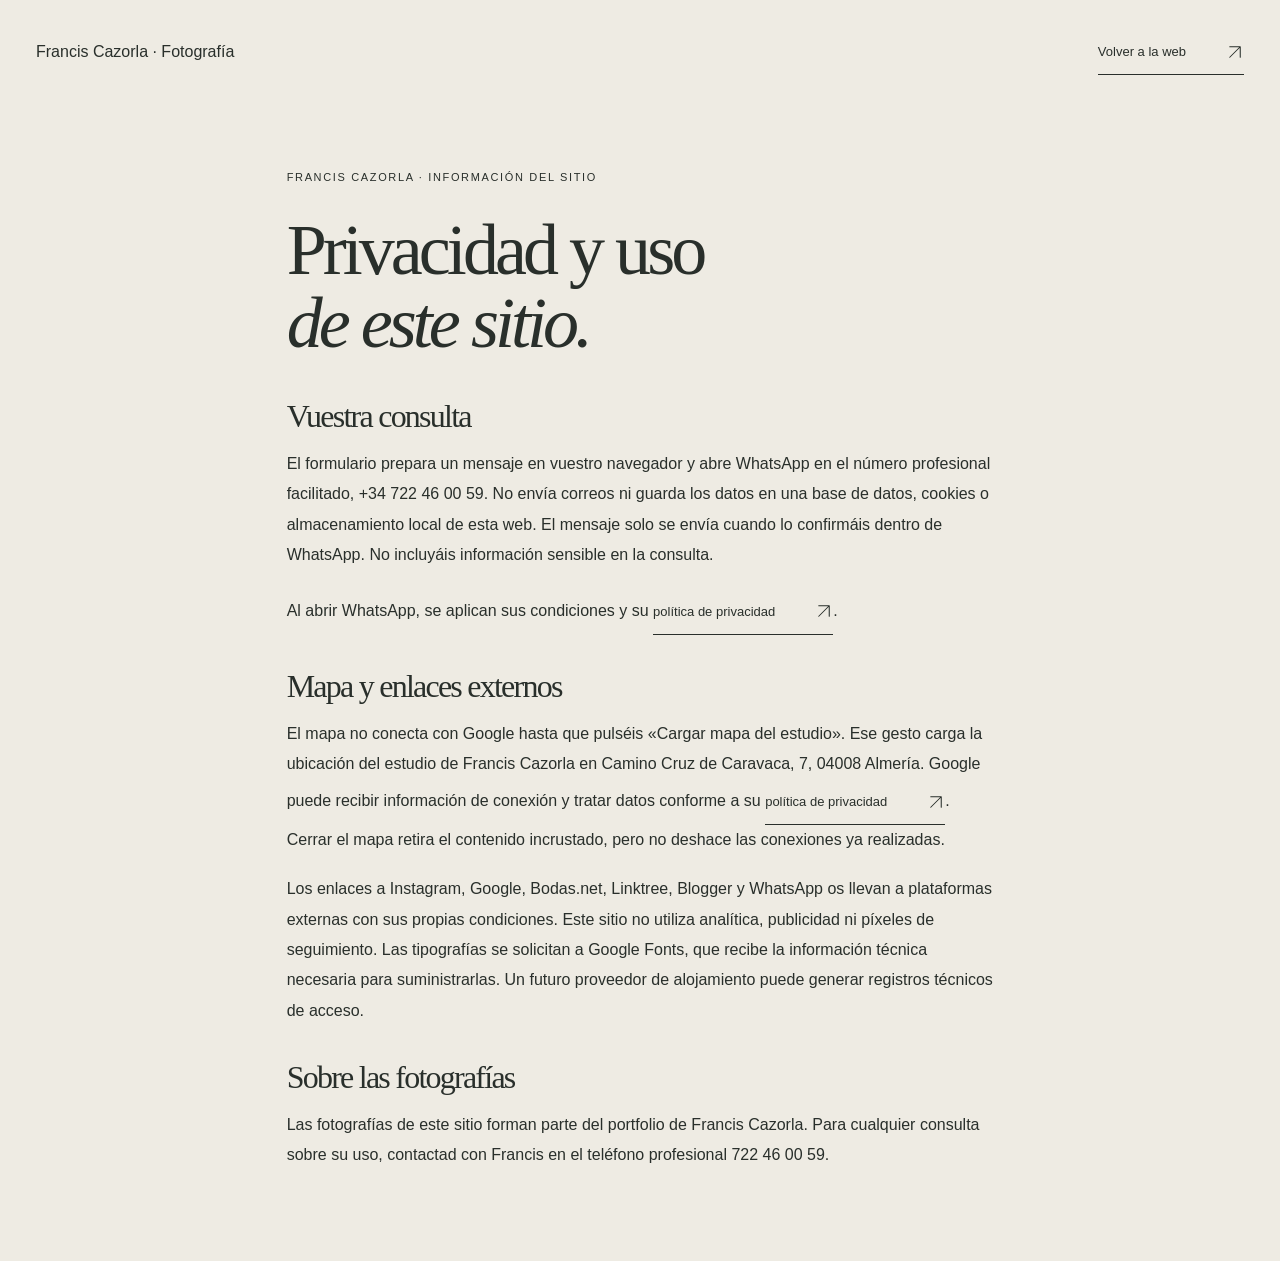
==== commit be6dfe95: "Completar demo profesional con FAQ, estudio y SEO local verificado" ====
--- a/privacidad.html
+++ b/privacidad.html
@@ -1 +1 @@
-<!doctype html><html lang="es"><head><meta charset="utf-8"><meta name="viewport" content="width=device-width,initial-scale=1"><meta name="robots" content="noindex,nofollow,noarchive"><title>Privacidad · Francis Cazorla</title><link rel="icon" href="assets/favicon.svg" type="image/svg+xml"><link rel="stylesheet" href="css/style.css"><link rel="stylesheet" href="css/ui-refinements.css"></head><body><header class="site-header"><a class="brand" href="index.html">Francis Cazorla · Fotografía</a><a class="text-link" href="index.html">Volver a la web <svg class="ui-icon" xmlns="http://www.w3.org/2000/svg" viewBox="0 0 24 24" fill="none" stroke="currentColor" stroke-width="1.4" stroke-linecap="round" stroke-linejoin="round" aria-hidden="true" focusable="false"><path d="M5 19 19 5M5 5h14v14"/></svg></a></header><main class="section-wrap" style="max-width:850px;padding-top:65px;padding-bottom:90px"><p class="eyebrow">FRANCIS CAZORLA · INFORMACIÓN DEL SITIO</p><h1 style="font-size:clamp(42px,7vw,72px);margin:28px 0 40px">Privacidad y uso<br><em>de este sitio.</em></h1><div style="font-size:16px;line-height:1.9"><h2 style="font-size:32px;margin:35px 0 16px">Vuestra consulta</h2><p>El formulario prepara un mensaje en vuestro navegador y abre WhatsApp en el número profesional facilitado, +34 722 46 00 59. No envía correos ni guarda los datos en una base de datos, cookies o almacenamiento local de esta web. El mensaje solo se envía cuando lo confirmáis dentro de WhatsApp. No incluyáis información sensible en la consulta.</p><p>Al abrir WhatsApp, se aplican sus condiciones y su <a class="text-link" href="https://www.whatsapp.com/legal/privacy-policy" target="_blank" rel="noopener noreferrer">política de privacidad <svg class="ui-icon" xmlns="http://www.w3.org/2000/svg" viewBox="0 0 24 24" fill="none" stroke="currentColor" stroke-width="1.4" stroke-linecap="round" stroke-linejoin="round" aria-hidden="true" focusable="false"><path d="M5 19 19 5M5 5h14v14"/></svg></a>.</p><h2 style="font-size:32px;margin:35px 0 16px">Mapa y enlaces externos</h2><p>El mapa no conecta con Google hasta que pulséis «Cargar mapa de la zona». Ese gesto carga un mapa de Almería, no la ubicación exacta de un estudio. Google puede recibir información de conexión y tratar datos conforme a su <a class="text-link" href="https://policies.google.com/privacy?hl=es" target="_blank" rel="noopener noreferrer">política de privacidad <svg class="ui-icon" xmlns="http://www.w3.org/2000/svg" viewBox="0 0 24 24" fill="none" stroke="currentColor" stroke-width="1.4" stroke-linecap="round" stroke-linejoin="round" aria-hidden="true" focusable="false"><path d="M5 19 19 5M5 5h14v14"/></svg></a>. Cerrar el mapa retira el contenido incrustado, pero no deshace las conexiones ya realizadas.</p><p>Los enlaces a Instagram, Google, Bodas.net, Linktree, Blogger y WhatsApp os llevan a plataformas externas con sus propias condiciones. Este sitio no utiliza analítica, publicidad ni píxeles de seguimiento. Las tipografías se solicitan a Google Fonts, que recibe la información técnica necesaria para suministrarlas. Un futuro proveedor de alojamiento puede generar registros técnicos de acceso.</p><h2 style="font-size:32px;margin:35px 0 16px">Sobre las fotografías</h2><p>Las fotografías de este sitio forman parte del portfolio de Francis Cazorla. Para cualquier consulta sobre su uso, contactad con Francis en el teléfono profesional <a href="tel:+34722460059">722 46 00 59</a>.</p></div></main></body></html>+<!doctype html><html lang="es"><head><meta charset="utf-8"><meta name="viewport" content="width=device-width,initial-scale=1"><meta name="robots" content="noindex,nofollow,noarchive"><title>Privacidad · Francis Cazorla</title><link rel="icon" href="assets/favicon.svg" type="image/svg+xml"><link rel="stylesheet" href="css/style.css"><link rel="stylesheet" href="css/ui-refinements.css"></head><body><header class="site-header"><a class="brand" href="index.html">Francis Cazorla · Fotografía</a><a class="text-link" href="index.html">Volver a la web <svg class="ui-icon" xmlns="http://www.w3.org/2000/svg" viewBox="0 0 24 24" fill="none" stroke="currentColor" stroke-width="1.4" stroke-linecap="round" stroke-linejoin="round" aria-hidden="true" focusable="false"><path d="M5 19 19 5M5 5h14v14"/></svg></a></header><main class="section-wrap" style="max-width:850px;padding-top:65px;padding-bottom:90px"><p class="eyebrow">FRANCIS CAZORLA · INFORMACIÓN DEL SITIO</p><h1 style="font-size:clamp(42px,7vw,72px);margin:28px 0 40px">Privacidad y uso<br><em>de este sitio.</em></h1><div style="font-size:16px;line-height:1.9"><h2 style="font-size:32px;margin:35px 0 16px">Vuestra consulta</h2><p>El formulario prepara un mensaje en vuestro navegador y abre WhatsApp en el número profesional facilitado, +34 722 46 00 59. No envía correos ni guarda los datos en una base de datos, cookies o almacenamiento local de esta web. El mensaje solo se envía cuando lo confirmáis dentro de WhatsApp. No incluyáis información sensible en la consulta.</p><p>Al abrir WhatsApp, se aplican sus condiciones y su <a class="text-link" href="https://www.whatsapp.com/legal/privacy-policy" target="_blank" rel="noopener noreferrer">política de privacidad <svg class="ui-icon" xmlns="http://www.w3.org/2000/svg" viewBox="0 0 24 24" fill="none" stroke="currentColor" stroke-width="1.4" stroke-linecap="round" stroke-linejoin="round" aria-hidden="true" focusable="false"><path d="M5 19 19 5M5 5h14v14"/></svg></a>.</p><h2 style="font-size:32px;margin:35px 0 16px">Mapa y enlaces externos</h2><p>El mapa no conecta con Google hasta que pulséis «Cargar mapa del estudio». Ese gesto carga la ubicación del estudio de Francis Cazorla en Camino Cruz de Caravaca, 7, 04008 Almería. Google puede recibir información de conexión y tratar datos conforme a su <a class="text-link" href="https://policies.google.com/privacy?hl=es" target="_blank" rel="noopener noreferrer">política de privacidad <svg class="ui-icon" xmlns="http://www.w3.org/2000/svg" viewBox="0 0 24 24" fill="none" stroke="currentColor" stroke-width="1.4" stroke-linecap="round" stroke-linejoin="round" aria-hidden="true" focusable="false"><path d="M5 19 19 5M5 5h14v14"/></svg></a>. Cerrar el mapa retira el contenido incrustado, pero no deshace las conexiones ya realizadas.</p><p>Los enlaces a Instagram, Google, Bodas.net, Linktree, Blogger y WhatsApp os llevan a plataformas externas con sus propias condiciones. Este sitio no utiliza analítica, publicidad ni píxeles de seguimiento. Las tipografías se solicitan a Google Fonts, que recibe la información técnica necesaria para suministrarlas. Un futuro proveedor de alojamiento puede generar registros técnicos de acceso.</p><h2 style="font-size:32px;margin:35px 0 16px">Sobre las fotografías</h2><p>Las fotografías de este sitio forman parte del portfolio de Francis Cazorla. Para cualquier consulta sobre su uso, contactad con Francis en el teléfono profesional <a href="tel:+34722460059">722 46 00 59</a>.</p></div></main></body></html>
